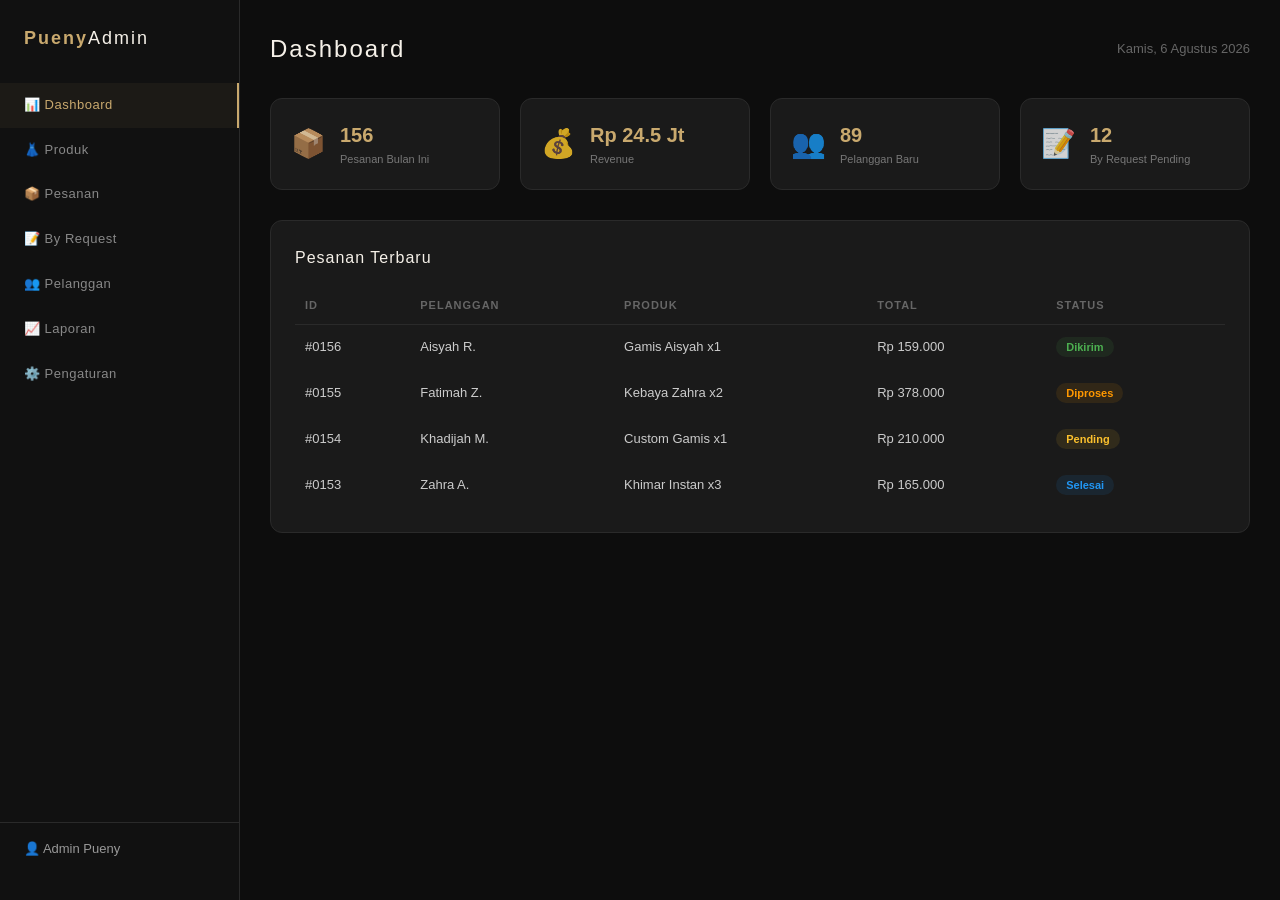
==== admin/index.html @ 2548f691 "Add files via upload" ====
<!DOCTYPE html>
<html lang="id">
<head>
  <meta charset="UTF-8">
  <meta name="viewport" content="width=device-width, initial-scale=1.0">
  <title>Admin - Pueny Collections</title>
  <link rel="stylesheet" href="../css/main.css">
  <link rel="stylesheet" href="../css/admin.css">
</head>
<body class="admin-body">
  <div class="admin-layout">
    <!-- SIDEBAR -->
    <aside class="admin-sidebar">
      <div class="admin-logo">Pueny<span>Admin</span></div>
      <nav>
        <a href="dashboard.html" class="active">📊 Dashboard</a>
        <a href="products.html">👗 Produk</a>
        <a href="orders.html">📦 Pesanan</a>
        <a href="requests.html">📝 By Request</a>
        <a href="#">👥 Pelanggan</a>
        <a href="#">📈 Laporan</a>
        <a href="#">⚙️ Pengaturan</a>
      </nav>
      <div class="admin-user">
        <span>👤</span> Admin Pueny
      </div>
    </aside>

    <!-- MAIN -->
    <main class="admin-main">
      <div class="admin-header">
        <h2>Dashboard</h2>
        <span>Kamis, 6 Agustus 2026</span>
      </div>

      <!-- STATS -->
      <div class="admin-stats">
        <div class="stat-card">
          <div class="stat-icon">📦</div>
          <div><div class="stat-num">156</div><div class="stat-label">Pesanan Bulan Ini</div></div>
        </div>
        <div class="stat-card">
          <div class="stat-icon">💰</div>
          <div><div class="stat-num">Rp 24.5 Jt</div><div class="stat-label">Revenue</div></div>
        </div>
        <div class="stat-card">
          <div class="stat-icon">👥</div>
          <div><div class="stat-num">89</div><div class="stat-label">Pelanggan Baru</div></div>
        </div>
        <div class="stat-card">
          <div class="stat-icon">📝</div>
          <div><div class="stat-num">12</div><div class="stat-label">By Request Pending</div></div>
        </div>
      </div>

      <!-- RECENT ORDERS -->
      <div class="admin-table-section">
        <h3>Pesanan Terbaru</h3>
        <table class="admin-table">
          <thead>
            <tr><th>ID</th><th>Pelanggan</th><th>Produk</th><th>Total</th><th>Status</th></tr>
          </thead>
          <tbody>
            <tr><td>#0156</td><td>Aisyah R.</td><td>Gamis Aisyah x1</td><td>Rp 159.000</td><td><span class="status shipped">Dikirim</span></td></tr>
            <tr><td>#0155</td><td>Fatimah Z.</td><td>Kebaya Zahra x2</td><td>Rp 378.000</td><td><span class="status processing">Diproses</span></td></tr>
            <tr><td>#0154</td><td>Khadijah M.</td><td>Custom Gamis x1</td><td>Rp 210.000</td><td><span class="status pending">Pending</span></td></tr>
            <tr><td>#0153</td><td>Zahra A.</td><td>Khimar Instan x3</td><td>Rp 165.000</td><td><span class="status done">Selesai</span></td></tr>
          </tbody>
        </table>
      </div>
    </main>
  </div>
</body>
</html>
---- css/main.css ----
/* ===== RESET & BASE ===== */
*{margin:0;padding:0;box-sizing:border-box;}
html{scroll-behavior:smooth;}
body{
  font-family:'Segoe UI',Tahoma,Geneva,Verdana,sans-serif;
  background:#111;
  color:#F5F0E8;
  line-height:1.6;
}
a{text-decoration:none;color:inherit;}
button{cursor:pointer;border:none;background:none;font-family:inherit;}
img{max-width:100%;display:block;}

/* ===== VARIABLES - DARK THEME ===== */
:root{
  --primary:#C9A96E;
  --primary-light:#D4B87A;
  --primary-dark:#A8894F;
  --accent:#8B7355;
  --bg:#111111;
  --bg-card:#1A1A1A;
  --bg-elevated:#222222;
  --bg-warm:#1E1A15;
  --text:#F5F0E8;
  --text-light:#BBBBBB;
  --text-muted:#888888;
  --border:#2A2A2A;
  --border-light:#333333;
  --shadow:0 4px 20px rgba(0,0,0,.3);
  --shadow-hover:0 12px 40px rgba(0,0,0,.5);
  --radius:16px;
  --radius-sm:10px;
  --radius-full:50px;
  --gold-gradient:linear-gradient(135deg,#C9A96E,#D4B87A);
}

/* ===== NAVBAR ===== */
.navbar{
  position:sticky;top:0;z-index:1000;
  background:#111;
  border-bottom:1px solid var(--border);
}
.nav-container{
  display:flex;align-items:center;justify-content:space-between;
  padding:16px 40px;max-width:1300px;margin:0 auto;
}
.logo{font-size:22px;font-weight:800;color:var(--primary);letter-spacing:2px;}
.logo span{color:#F5F0E8;font-weight:300;letter-spacing:1px;}
.nav-links{display:flex;gap:4px;}
.nav-links a{
  padding:8px 14px;border-radius:20px;
  font-size:13px;font-weight:500;color:#999;
  transition:all .3s;letter-spacing:.5px;
}
.nav-links a:hover,.nav-links a.active{color:var(--primary);background:rgba(201,169,110,.08);}
.nav-actions{display:flex;align-items:center;gap:14px;}
.icon-btn{font-size:17px;position:relative;padding:6px;color:#ccc;transition:color .3s;}
.icon-btn:hover{color:var(--primary);}
.cart-badge .badge-count{
  position:absolute;top:-4px;right:-6px;
  background:var(--primary);color:#111;
  font-size:9px;width:16px;height:16px;
  border-radius:50%;display:flex;align-items:center;justify-content:center;
  font-weight:700;
}
.hamburger{display:none;font-size:22px;color:#ccc;}

/* Search */
.search-bar{
  display:none;padding:12px 40px;background:#1a1a1a;border-top:1px solid var(--border);
}
.search-bar.active{display:flex;gap:10px;}
.search-bar input{
  flex:1;padding:10px 18px;background:#222;border:1px solid var(--border-light);
  border-radius:var(--radius-full);font-size:13px;outline:none;color:#F5F0E8;
}
.search-bar input:focus{border-color:var(--primary);}
.search-bar input::placeholder{color:#666;}
.search-bar button{
  padding:10px 24px;background:var(--primary);color:#111;
  border-radius:var(--radius-full);font-weight:700;font-size:13px;
}

/* ===== ANNOUNCEMENT ===== */
.announcement{
  background:var(--primary);
  color:#111;text-align:center;padding:10px;
  font-size:11px;font-weight:700;letter-spacing:2px;text-transform:uppercase;
}

/* ===== HERO ===== */
.hero{
  background:linear-gradient(135deg,#111 0%,#1a1510 50%,#1E1A15 100%);
  padding:60px 40px;min-height:88vh;
  display:flex;align-items:center;
  position:relative;overflow:hidden;
}
.hero::before{
  content:'';position:absolute;width:500px;height:500px;
  border:1px solid rgba(201,169,110,.08);border-radius:50%;
  top:-100px;right:-100px;
}
.hero::after{
  content:'';position:absolute;width:300px;height:300px;
  border:1px solid rgba(201,169,110,.06);border-radius:50%;
  bottom:-50px;left:-50px;
}
.hero-content{
  max-width:1200px;margin:0 auto;
  display:flex;align-items:center;gap:50px;flex-wrap:wrap;width:100%;
  position:relative;z-index:1;
}
.hero-text{flex:1;min-width:320px;}
.hero-badge{
  display:inline-block;background:rgba(201,169,110,.1);color:var(--primary);
  padding:6px 16px;border-radius:20px;font-size:12px;font-weight:600;
  margin-bottom:18px;border:1px solid rgba(201,169,110,.2);letter-spacing:1px;
}
.hero-text h1{font-size:48px;font-weight:200;line-height:1.2;margin-bottom:16px;letter-spacing:1px;}
.hero-text h1 .accent{color:var(--primary);font-weight:600;}
.hero-text p{font-size:15px;color:#999;line-height:1.8;margin-bottom:30px;max-width:420px;}
.hero-btns{display:flex;gap:12px;flex-wrap:wrap;}
.hero-visual{flex:1;min-width:300px;}
.hero-img-placeholder{
  height:460px;border-radius:24px;
  background:linear-gradient(160deg,#2a2a2a,#1a1a1a);
  border:1px solid var(--border);
  display:flex;align-items:center;justify-content:center;
  flex-direction:column;color:var(--primary);font-size:16px;
  box-shadow:0 24px 60px rgba(0,0,0,.4);
  position:relative;overflow:hidden;
}
.hero-img-placeholder::before{
  content:'';position:absolute;width:200px;height:200px;
  border:1px solid rgba(201,169,110,.15);border-radius:50%;
  top:-40px;right:-40px;
}
.hero-icon{font-size:80px;margin-bottom:12px;opacity:.7;}

/* ===== BUTTONS ===== */
.btn{
  display:inline-block;padding:14px 32px;border-radius:var(--radius-full);
  font-size:13px;font-weight:600;transition:all .3s;text-align:center;
  letter-spacing:1px;text-transform:uppercase;
}
.btn-primary{
  background:var(--primary);color:#111;
  box-shadow:0 8px 24px rgba(201,169,110,.2);
}
.btn-primary:hover{background:var(--primary-light);transform:translateY(-2px);box-shadow:0 12px 32px rgba(201,169,110,.3);}
.btn-outline{border:1px solid var(--primary);color:var(--primary);background:transparent;}
.btn-outline:hover{background:var(--primary);color:#111;}
.btn-sm{padding:10px 24px;font-size:11px;}

/* ===== SECTIONS ===== */
.section{padding:70px 40px;max-width:1300px;margin:0 auto;}
.section-header{text-align:center;margin-bottom:40px;}
.section-header h2{font-size:32px;font-weight:200;letter-spacing:3px;}
.section-header .dot{color:var(--primary);}
.section-header p{color:var(--text-muted);font-size:13px;margin-top:8px;letter-spacing:1px;text-transform:uppercase;}
.section-header .line{
  width:40px;height:1px;margin:16px auto 0;
  background:var(--primary);
}

/* ===== FESTIVE BANNER ===== */
.festive-banner{
  margin:0 40px 70px;border-radius:24px;
  background:linear-gradient(135deg,#0d0d0d,#1a1510);
  border:1px solid rgba(201,169,110,.15);
  padding:50px;display:flex;align-items:center;gap:40px;
  flex-wrap:wrap;position:relative;overflow:hidden;
}
.festive-banner::before{content:'🌙';position:absolute;font-size:120px;opacity:.06;top:20px;right:40px;}
.festive-content{flex:1;min-width:280px;}
.festive-tag{
  display:inline-block;background:rgba(201,169,110,.1);color:var(--primary);
  padding:6px 14px;border-radius:16px;font-size:11px;font-weight:700;
  margin-bottom:14px;letter-spacing:2px;text-transform:uppercase;
}
.festive-content h3{font-size:34px;color:#F5F0E8;font-weight:200;margin-bottom:12px;letter-spacing:2px;}
.festive-content p{color:#888;font-size:14px;line-height:1.7;margin-bottom:24px;}
.festive-visual{
  flex:1;min-width:200px;height:250px;
  background:rgba(201,169,110,.03);border-radius:16px;
  display:flex;align-items:center;justify-content:center;
  font-size:70px;border:1px solid rgba(201,169,110,.1);
}

/* ===== CUSTOM REQUEST ===== */
.custom-request{
  background:var(--bg-card);border:1px dashed rgba(201,169,110,.3);
  border-radius:24px;padding:50px;text-align:center;
}
.custom-request h3{font-size:28px;font-weight:200;margin-bottom:10px;letter-spacing:2px;}
.custom-request h3 .accent{color:var(--primary);font-weight:600;}
.custom-request p{color:#888;font-size:14px;max-width:500px;margin:0 auto 28px;}
.steps{display:flex;justify-content:center;gap:24px;margin-bottom:28px;flex-wrap:wrap;}
.step{text-align:center;}
.step-num{
  width:44px;height:44px;border-radius:50%;
  background:var(--primary);color:#111;
  display:inline-flex;align-items:center;justify-content:center;
  font-weight:800;font-size:16px;margin-bottom:8px;
}
.step span{display:block;font-size:12px;font-weight:500;color:#999;}

/* ===== NEWSLETTER ===== */
.newsletter{
  margin:0 40px 70px;border-radius:24px;
  background:var(--bg-card);border:1px solid var(--border);
  padding:50px;text-align:center;
}
.newsletter h3{font-size:26px;font-weight:200;margin-bottom:10px;letter-spacing:2px;}
.newsletter p{font-size:13px;color:#888;margin-bottom:22px;}
.newsletter-form{display:flex;justify-content:center;gap:10px;flex-wrap:wrap;}
.newsletter-form input{
  padding:13px 22px;background:#222;border:1px solid var(--border-light);
  border-radius:var(--radius-full);width:300px;font-size:13px;outline:none;color:#F5F0E8;
}
.newsletter-form input:focus{border-color:var(--primary);}
.newsletter-form input::placeholder{color:#666;}
.newsletter-form .btn{background:var(--primary);color:#111;}

/* ===== FOOTER ===== */
.footer{background:#0d0d0d;color:#ccc;padding:50px 40px 24px;font-size:13px;border-top:1px solid var(--border);}
.footer-grid{
  display:flex;justify-content:space-between;flex-wrap:wrap;
  gap:30px;max-width:1200px;margin:0 auto 36px;
}
.footer-grid h4{color:var(--primary);font-size:14px;margin-bottom:14px;font-weight:400;letter-spacing:2px;text-transform:uppercase;}
.footer-grid a{display:block;color:#777;margin-bottom:9px;font-size:12px;transition:color .3s;}
.footer-grid a:hover{color:var(--primary);}
.footer-bottom{text-align:center;padding-top:20px;border-top:1px solid var(--border);font-size:11px;color:#666;}
.footer-bottom .tagline{color:var(--primary);font-style:italic;margin-top:6px;font-size:12px;letter-spacing:1px;}
/* ===== ICON SYSTEM ===== */
.icon{
  width:20px;height:20px;
  fill:none;stroke:currentColor;
  stroke-width:1.8;stroke-linecap:round;stroke-linejoin:round;
  vertical-align:middle;display:inline-block;
}
.icon-sm{width:16px;height:16px;}
.icon-lg{width:44px;height:44px;stroke-width:1.3;}
.icon-prod{width:56px;height:56px;stroke-width:1.2;color:var(--primary-light);}
/* Styling untuk icon modern dari JSON */
.modern-icon {
  width: 1em;
  height: 1em;
  vertical-align: middle;
  color: inherit; /* Ikuti warna teks parent (gold/putih) */
  transition: all 0.3s ease;
}

/* Ukuran khusus untuk kategori & fitur */
.cat-circle .modern-icon, 
.feature-icon .modern-icon {
  width: 40px;
  height: 40px;
  stroke-width: 1.2;
}

/* Ukuran khusus untuk produk */
.product-img .modern-icon {
  width: 56px;
  height: 56px;
  stroke-width: 1;
  color: var(--primary-light);
}

/* Ukuran khusus untuk navbar */
.nav-actions .modern-icon {
  width: 20px;
  height: 20px;
}
---- css/admin.css ----
.admin-body{background:#0d0d0d;color:#F5F0E8;}
.admin-layout{display:flex;min-height:100vh;}

/* Sidebar */
.admin-sidebar{
  width:240px;background:#111;
  border-right:1px solid var(--border);
  padding:24px 0;display:flex;flex-direction:column;
  position:fixed;height:100vh;
}
.admin-logo{font-size:18px;font-weight:800;color:var(--primary);padding:0 24px;margin-bottom:30px;letter-spacing:2px;}
.admin-logo span{color:#F5F0E8;font-weight:300;}
.admin-sidebar nav{flex:1;}
.admin-sidebar nav a{
  display:block;padding:12px 24px;color:#888;font-size:13px;
  transition:all .3s;letter-spacing:.5px;
}
.admin-sidebar nav a:hover,.admin-sidebar nav a.active{
  background:rgba(201,169,110,.06);color:var(--primary);
  border-right:2px solid var(--primary);
}
.admin-user{padding:16px 24px;border-top:1px solid var(--border);font-size:13px;color:#999;}

/* Main */
.admin-main{margin-left:240px;flex:1;padding:30px;background:#0d0d0d;}
.admin-header{display:flex;justify-content:space-between;align-items:center;margin-bottom:30px;}
.admin-header h2{font-size:24px;font-weight:200;letter-spacing:2px;}
.admin-header span{font-size:13px;color:#666;}

/* Stats */
.admin-stats{display:grid;grid-template-columns:repeat(4,1fr);gap:20px;margin-bottom:30px;}
.stat-card{
  background:var(--bg-card);border-radius:12px;padding:20px;
  display:flex;align-items:center;gap:14px;
  border:1px solid var(--border);
}
.stat-icon{font-size:28px;opacity:.8;}
.stat-num{font-size:20px;font-weight:700;color:var(--primary);}
.stat-label{font-size:11px;color:#777;}

/* Table */
.admin-table-section{background:var(--bg-card);border-radius:12px;padding:24px;border:1px solid var(--border);}
.admin-table-section h3{font-size:16px;font-weight:400;margin-bottom:16px;letter-spacing:1px;}
.admin-table{width:100%;border-collapse:collapse;font-size:13px;}
.admin-table th{
  text-align:left;padding:10px;border-bottom:1px solid var(--border);
  color:#666;font-size:11px;text-transform:uppercase;letter-spacing:1px;
}
.admin-table td{padding:12px 10px;border-bottom:1px solid #1a1a1a;color:#ccc;}
.admin-table tr:hover td{background:rgba(201,169,110,.03);}
.status{padding:4px 10px;border-radius:12px;font-size:11px;font-weight:700;}
.status.shipped{background:rgba(76,175,80,.1);color:#4CAF50;}
.status.processing{background:rgba(255,152,0,.1);color:#FF9800;}
.status.pending{background:rgba(251,192,45,.1);color:#FBC02D;}
.status.done{background:rgba(33,150,243,.1);color:#2196F3;}

@media(max-width:768px){
  .admin-sidebar{display:none;}
  .admin-main{margin-left:0;}
  .admin-stats{grid-template-columns:repeat(2,1fr);}
}
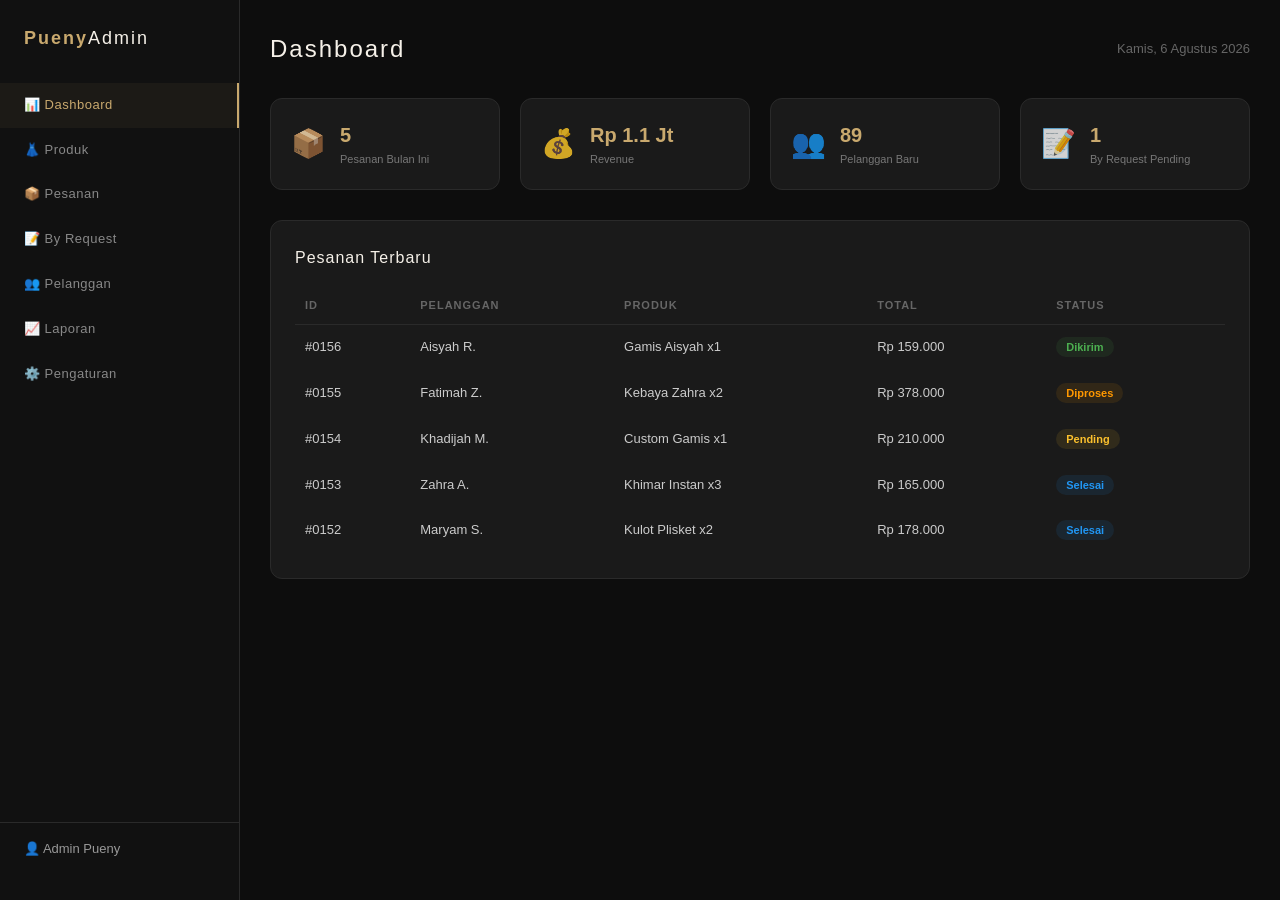
==== commit 5588ca1e: "Add files via upload" ====
--- a/admin/index.html
+++ b/admin/index.html
@@ -70,5 +70,6 @@
       </div>
     </main>
   </div>
+  <script src="../js/admin.js"></script>
 </body>
 </html>
--- a/css/main.css
+++ b/css/main.css
@@ -272,4 +272,61 @@
 .nav-actions .modern-icon {
   width: 20px;
   height: 20px;
-}+}
+/* ===== MODERN SVG ICONS ===== */
+.modern-icon {
+  width: 1em;
+  height: 1em;
+  vertical-align: middle;
+  color: inherit;
+  transition: all 0.3s ease;
+}
+
+/* Category icons - larger */
+.cat-circle .modern-icon,
+.cat-item svg {
+  width: 48px;
+  height: 48px;
+  stroke-width: 1.5;
+}
+
+/* Product icons */
+.product-img svg {
+  width: 64px;
+  height: 64px;
+  stroke-width: 1.2;
+  color: var(--primary-light);
+  opacity: 0.8;
+}
+
+/* Navbar icons */
+.nav-actions svg {
+  width: 22px;
+  height: 22px;
+  stroke-width: 2;
+}
+
+/* Feature icons */
+.feature-icon svg {
+  width: 56px;
+  height: 56px;
+  stroke-width: 1.3;
+  color: var(--primary);
+}
+
+/* Hover effect */
+.cat-item:hover svg,
+.product-card:hover svg {
+  color: var(--primary);
+  opacity: 1;
+  transform: scale(1.1);
+}
+/* ===== ICON SYSTEM FINAL ===== */
+.modern-icon{width:20px;height:20px;display:inline-block;vertical-align:middle;color:inherit;}
+.icon{width:20px;height:20px;display:inline-block;vertical-align:middle;}
+.icon-prod{width:56px;height:56px;color:var(--primary-light);}
+.cat-circle .modern-icon{width:44px;height:44px;color:var(--primary-light);}
+.feature-icon .modern-icon{width:44px;height:44px;color:var(--primary);}
+.nav-actions .modern-icon{width:20px;height:20px;}
+.product-img .modern-icon{width:56px;height:56px;color:var(--primary-light);}
+.hero-img-placeholder .modern-icon{width:90px;height:90px;color:var(--primary-light);}
